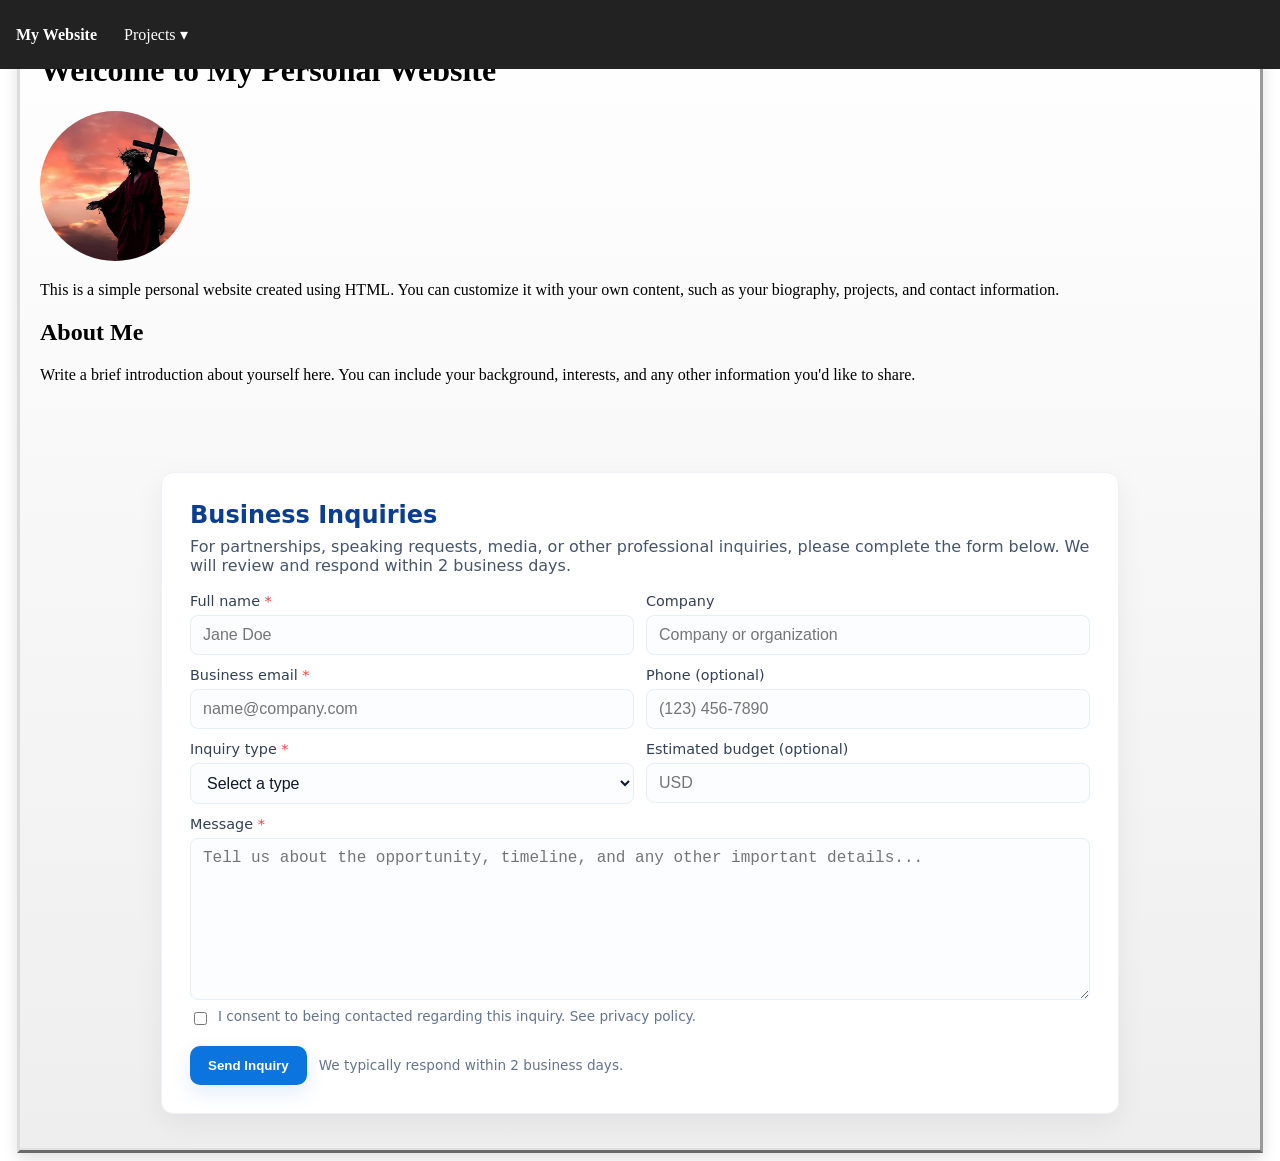
==== index.html @ 8bba9d60 "Add files via upload" ====
<!doctype html>
<html lang="en">

<head>
    <meta charset="utf-8" />
    <meta name="viewport" content="width=device-width,initial-scale=1" />
    <title>Personal Website</title>
    <meta name="description" content="Personal website" />
    <link rel="stylesheet" href="styles.css" />
</head>

<body>
    <div class="container">
        <h1>Welcome to My Personal Website</h1>
        <div class="profile-picture">
            <img src="christ.jpg" alt="Profile Picture" />
        </div>
        <p>This is a simple personal website created using HTML. You can customize it with your own content, such as
            your biography, projects, and contact information.</p>
        <h2>About Me</h2>
        <p>Write a brief introduction about yourself here. You can include your background, interests, and any other
            information you'd like to share.</p>
        <!-- Hotbar (fixed to top) with Projects dropdown -->
        <nav
            style="position:fixed;top:0;left:0;right:0;background:#222;color:#fff;padding:10px 16px;display:flex;align-items:center;justify-content:flex-start;gap:12px;z-index:1000;">
            <a href="#top" style="color:#fff;text-decoration:none;font-weight:600;">My Website</a>

            <!-- Dropdown using details/summary for no-JS behavior -->
            <details style="position:relative;">
                <summary style="list-style:none;cursor:pointer;color:#fff;margin:15px;">Projects ▾</summary>
                <div
                    style="position:absolute;right:0;top:calc(100% + 6px);background:#fff;color:#000;border:1px solid #ccc;border-radius:4px;box-shadow:0 6px 18px rgba(0,0,0,0.15);min-width:200px;padding:6px 0;">
                    <a href="#project1" style="display:block;padding:8px 12px;color:#000;text-decoration:none;">Project
                        1</a>
                    <a href="#project2" style="display:block;padding:8px 12px;color:#000;text-decoration:none;">Project
                        2</a>
                    <a href="#project3" style="display:block;padding:8px 12px;color:#000;text-decoration:none;">Project
                        3</a>
                </div>
            </details>
        </nav>

        <!-- Spacer so content isn't hidden under the fixed hotbar -->
        <div style="height:56px;"></div>
        <section class="business-inquiry" style="max-width:900px;margin:16px auto;padding:28px;background:#ffffff;border-radius:12px;box-shadow:0 10px 30px rgba(15,23,42,0.06);border:1px solid #eef2f6;font-family:system-ui,-apple-system,'Segoe UI',Roboto,Helvetica,Arial,sans-serif;">
            <style>
                .business-inquiry h2 { margin:0 0 8px 0; color:#0b3d91; font-size:1.5rem; }
                .business-inquiry p.lead { margin:0 0 18px 0; color:#475569; }
                .business-inquiry .form-grid { display:grid; grid-template-columns:repeat(2,1fr); gap:12px; }
                .business-inquiry .field { display:flex; flex-direction:column; }
                .business-inquiry label { font-size:0.9rem; color:#334155; margin-bottom:6px; }
                .business-inquiry input[type="text"],
                .business-inquiry input[type="email"],
                .business-inquiry input[type="tel"],
                .business-inquiry input[type="number"],
                .business-inquiry select,
                .business-inquiry textarea {
                    padding:10px 12px; border:1px solid #e6eef8; border-radius:8px; background:#fbfdff; font-size:1rem; color:#0f172a;
                    outline:none; transition:box-shadow .12s, border-color .12s;
                }
                .business-inquiry input:focus,
                .business-inquiry select:focus,
                .business-inquiry textarea:focus { border-color:#9ec5ff; box-shadow:0 6px 18px rgba(14,87,212,0.08); }
                .business-inquiry textarea { min-height:140px; resize:vertical; }
                .business-inquiry .full { grid-column:1 / -1; }
                .business-inquiry .checkbox-row { display:flex; align-items:center; gap:8px; margin-top:8px; }
                .business-inquiry .small { font-size:0.85rem; color:#64748b; }
                .business-inquiry .actions { display:flex; gap:12px; align-items:center; margin-top:16px; }
                .business-inquiry button[type="submit"] {
                    background:#0b74de; color:#fff; border:none; padding:12px 18px; border-radius:10px; font-weight:600; cursor:pointer;
                    box-shadow:0 8px 20px rgba(11,116,222,0.12);
                }
                .business-inquiry button[type="submit"]:hover { transform:translateY(-1px); }
                @media (max-width:640px) {
                    .business-inquiry .form-grid { grid-template-columns:1fr; }
                }
            </style>

            <h2>Business Inquiries</h2>
            <p class="lead">For partnerships, speaking requests, media, or other professional inquiries, please complete the form below. We will review and respond within 2 business days.</p>

            <form action="https://formsubmit.co/skylarkyleturner@gmail.com" method="POST" class="contact-form" novalidate>
                <!-- FormSubmit settings -->
                <input type="hidden" name="_captcha" value="false">
                <input type="hidden" name="_subject" value="Business Inquiry">
                <input type="hidden" name="_template" value="table">
                <input type="hidden" name="_next" value="thank-you.html">

                <div class="form-grid">
                    <div class="field">
                        <label for="name">Full name <span style="color:#ef4444;">*</span></label>
                        <input type="text" id="name" name="name" placeholder="Jane Doe" required>
                    </div>

                    <div class="field">
                        <label for="company">Company</label>
                        <input type="text" id="company" name="company" placeholder="Company or organization">
                    </div>

                    <div class="field">
                        <label for="email">Business email <span style="color:#ef4444;">*</span></label>
                        <input type="email" id="email" name="email" placeholder="name@company.com" required>
                    </div>

                    <div class="field">
                        <label for="phone">Phone (optional)</label>
                        <input type="tel" id="phone" name="phone" placeholder="(123) 456-7890">
                    </div>

                    <div class="field">
                        <label for="type">Inquiry type <span style="color:#ef4444;">*</span></label>
                        <select id="type" name="type" required>
                            <option value="" disabled selected>Select a type</option>
                            <option>Partnership</option>
                            <option>Sponsorship</option>
                            <option>Speaking / Event</option>
                            <option>Media / Press</option>
                            <option>Consulting / Services</option>
                            <option>Other</option>
                        </select>
                    </div>

                    <div class="field">
                        <label for="budget">Estimated budget (optional)</label>
                        <input type="number" id="budget" name="budget" min="0" step="1" placeholder="USD">
                    </div>

                    <div class="field full">
                        <label for="message">Message <span style="color:#ef4444;">*</span></label>
                        <textarea id="message" name="message" placeholder="Tell us about the opportunity, timeline, and any other important details..." required></textarea>
                    </div>
                </div>

                <div class="checkbox-row">
                    <input type="checkbox" id="consent" name="consent" value="yes" required>
                    <label for="consent" class="small">I consent to being contacted regarding this inquiry. See privacy policy.</label>
                </div>

                <div class="actions">
                    <button type="submit">Send Inquiry</button>
                    <span class="small" aria-hidden="true">We typically respond within 2 business days.</span>
                </div>
            </form>
        </section>
    </div>
</body>

</html>
---- styles.css ----
.container {
    max-width: 1200px;
    margin: 0 auto;
    padding: 20px;

    /* 3D beveled border */
    border: 3px solid;
    border-color: #ffffff #9a9a9a #6a6a6a #dcdcdc;
    /* top right bottom left */
    background: linear-gradient(#fff, #eee);
    box-shadow:
        0 6px 14px rgba(0, 0, 0, 0.12),
        /* outer drop shadow */
        inset 0 2px 0 rgba(255, 255, 255, 0.6),
        /* inner top highlight */
        inset 0 -2px 0 rgba(0, 0, 0, 0.06);
        /* inner bottom shadow */

    .profile-picture {
        width: 150px;
        height: 150px;
        border-radius: 50%;
        overflow: hidden;
        margin-bottom: 20px;
        /*Creates a circular profile picture container*/
    }

    .profile-picture img {
        width: 100%;
        height: 100%;
        object-fit: cover;
        display: block; 
        /*Centers pfp within the container*/
    }
}
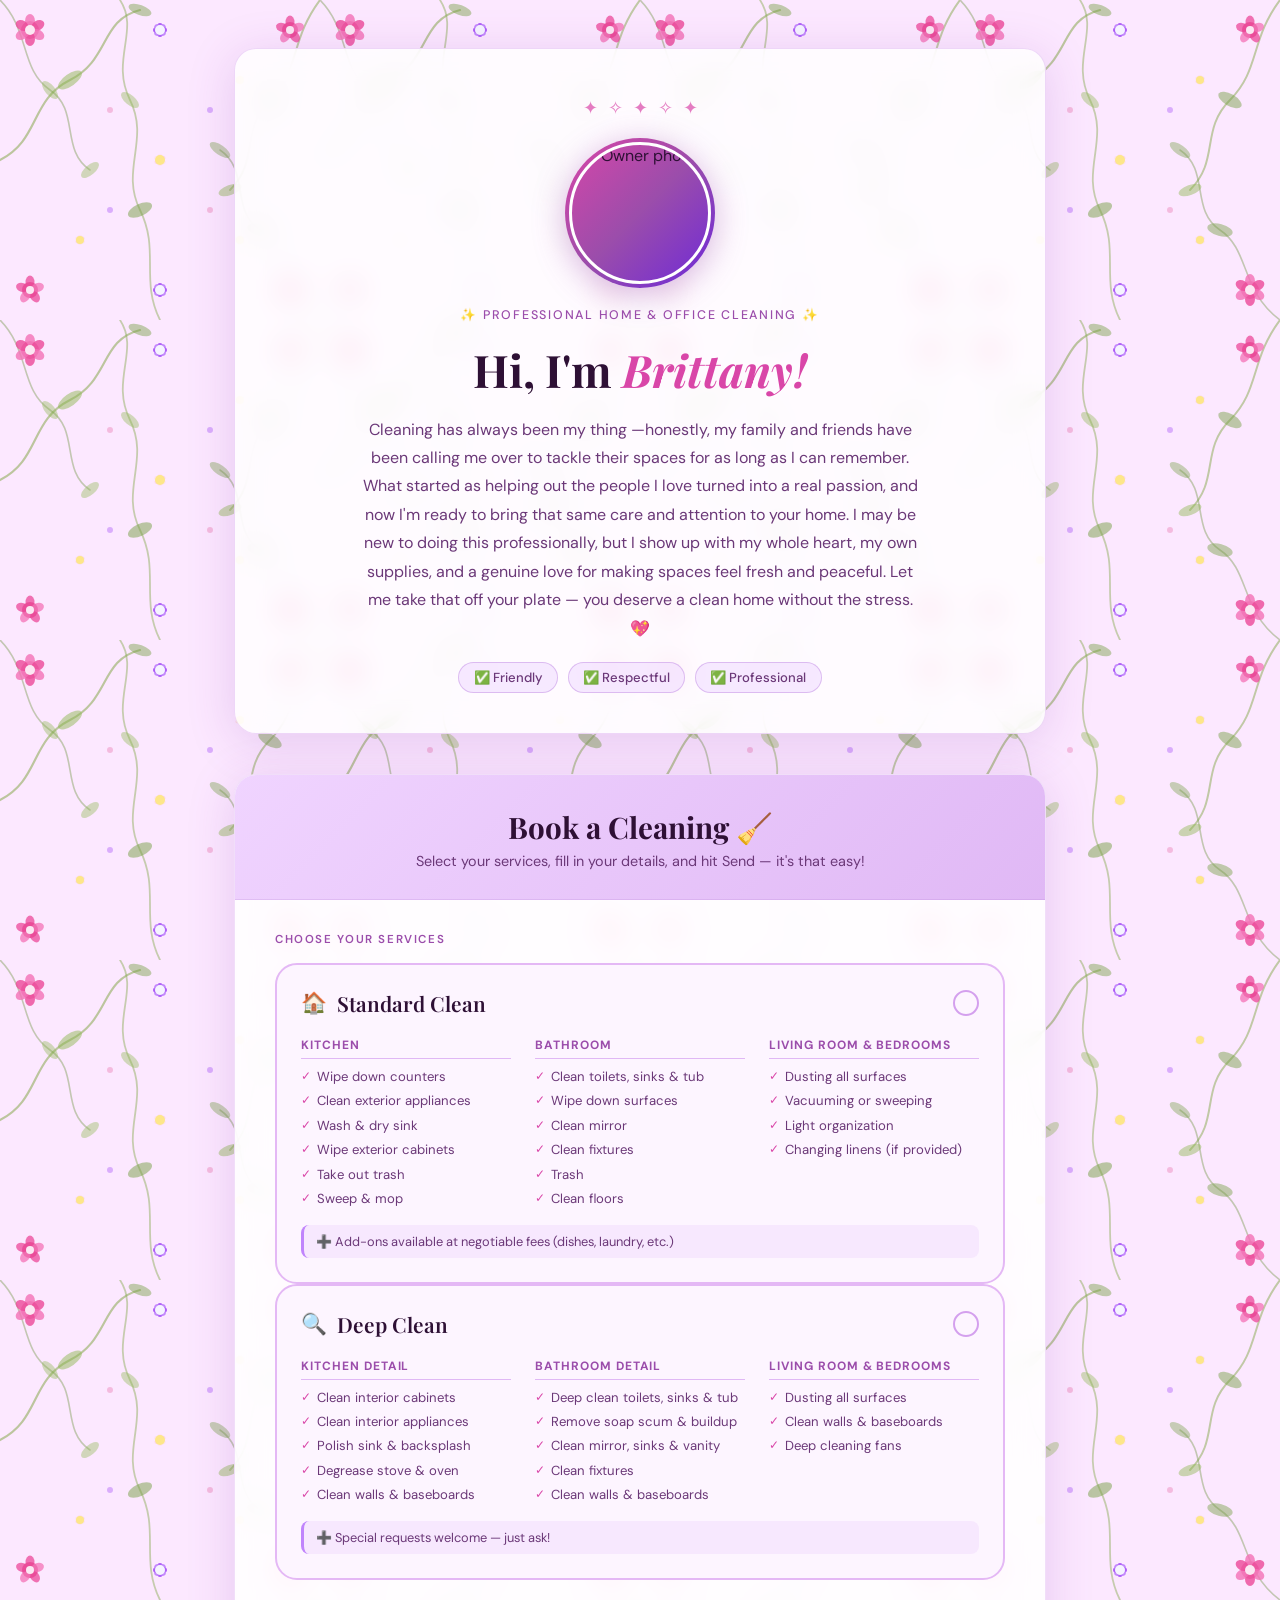
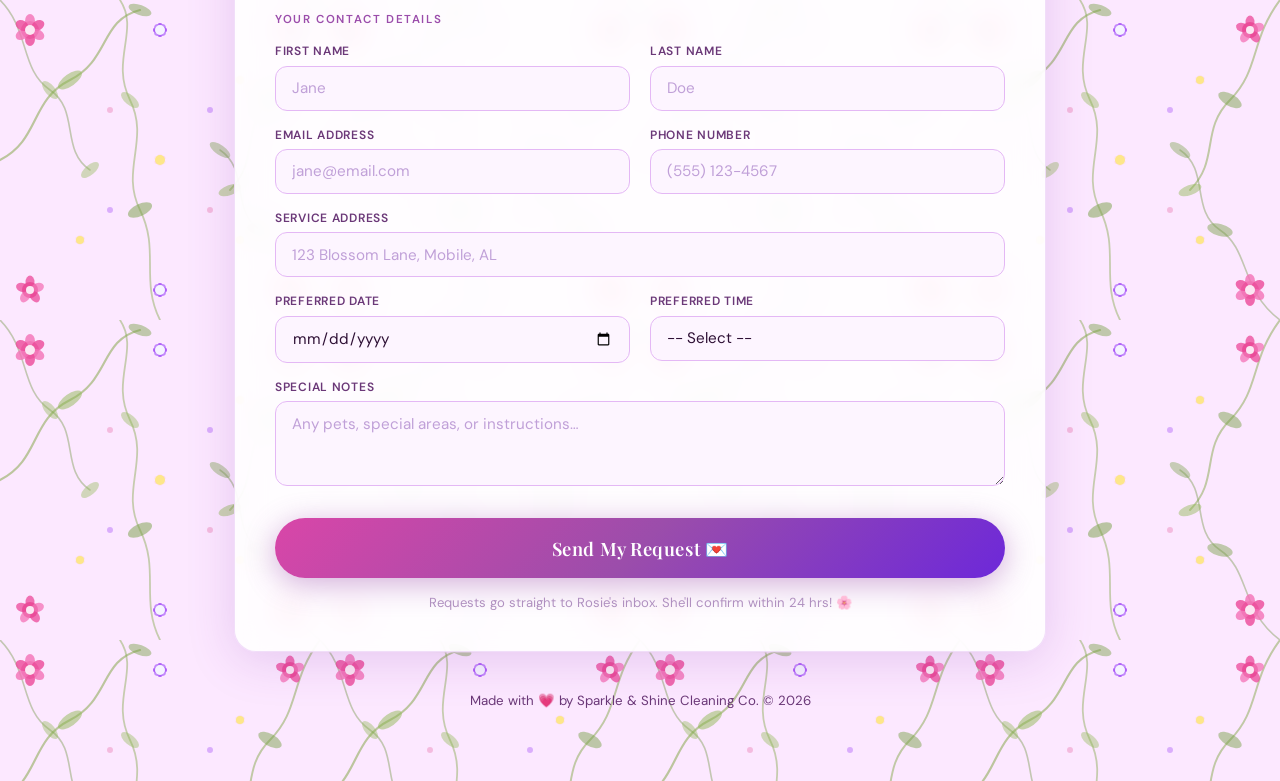
==== commit 6dda47c0: "Add files via upload" ====
--- a/index.html
+++ b/index.html
@@ -1,148 +1,215 @@
-<!doctype html>
-<html lang="en">
-
-<head>
-    <meta charset="utf-8" />
-    <meta name="viewport" content="width=device-width,initial-scale=1" />
-    <title>Personal Website</title>
-    <meta name="description" content="Personal website" />
-    <link rel="stylesheet" href="styles.css" />
-</head>
-
-<body>
-    <div class="container">
-        <h1>Welcome to My Personal Website</h1>
-        <div class="profile-picture">
-            <img src="christ.jpg" alt="Profile Picture" />
-        </div>
-        <p>This is a simple personal website created using HTML. You can customize it with your own content, such as
-            your biography, projects, and contact information.</p>
-        <h2>About Me</h2>
-        <p>Write a brief introduction about yourself here. You can include your background, interests, and any other
-            information you'd like to share.</p>
-        <!-- Hotbar (fixed to top) with Projects dropdown -->
-        <nav
-            style="position:fixed;top:0;left:0;right:0;background:#222;color:#fff;padding:10px 16px;display:flex;align-items:center;justify-content:flex-start;gap:12px;z-index:1000;">
-            <a href="#top" style="color:#fff;text-decoration:none;font-weight:600;">My Website</a>
-
-            <!-- Dropdown using details/summary for no-JS behavior -->
-            <details style="position:relative;">
-                <summary style="list-style:none;cursor:pointer;color:#fff;margin:15px;">Projects ▾</summary>
-                <div
-                    style="position:absolute;right:0;top:calc(100% + 6px);background:#fff;color:#000;border:1px solid #ccc;border-radius:4px;box-shadow:0 6px 18px rgba(0,0,0,0.15);min-width:200px;padding:6px 0;">
-                    <a href="#project1" style="display:block;padding:8px 12px;color:#000;text-decoration:none;">Project
-                        1</a>
-                    <a href="#project2" style="display:block;padding:8px 12px;color:#000;text-decoration:none;">Project
-                        2</a>
-                    <a href="#project3" style="display:block;padding:8px 12px;color:#000;text-decoration:none;">Project
-                        3</a>
-                </div>
-            </details>
-        </nav>
-
-        <!-- Spacer so content isn't hidden under the fixed hotbar -->
-        <div style="height:56px;"></div>
-        <section class="business-inquiry" style="max-width:900px;margin:16px auto;padding:28px;background:#ffffff;border-radius:12px;box-shadow:0 10px 30px rgba(15,23,42,0.06);border:1px solid #eef2f6;font-family:system-ui,-apple-system,'Segoe UI',Roboto,Helvetica,Arial,sans-serif;">
-            <style>
-                .business-inquiry h2 { margin:0 0 8px 0; color:#0b3d91; font-size:1.5rem; }
-                .business-inquiry p.lead { margin:0 0 18px 0; color:#475569; }
-                .business-inquiry .form-grid { display:grid; grid-template-columns:repeat(2,1fr); gap:12px; }
-                .business-inquiry .field { display:flex; flex-direction:column; }
-                .business-inquiry label { font-size:0.9rem; color:#334155; margin-bottom:6px; }
-                .business-inquiry input[type="text"],
-                .business-inquiry input[type="email"],
-                .business-inquiry input[type="tel"],
-                .business-inquiry input[type="number"],
-                .business-inquiry select,
-                .business-inquiry textarea {
-                    padding:10px 12px; border:1px solid #e6eef8; border-radius:8px; background:#fbfdff; font-size:1rem; color:#0f172a;
-                    outline:none; transition:box-shadow .12s, border-color .12s;
-                }
-                .business-inquiry input:focus,
-                .business-inquiry select:focus,
-                .business-inquiry textarea:focus { border-color:#9ec5ff; box-shadow:0 6px 18px rgba(14,87,212,0.08); }
-                .business-inquiry textarea { min-height:140px; resize:vertical; }
-                .business-inquiry .full { grid-column:1 / -1; }
-                .business-inquiry .checkbox-row { display:flex; align-items:center; gap:8px; margin-top:8px; }
-                .business-inquiry .small { font-size:0.85rem; color:#64748b; }
-                .business-inquiry .actions { display:flex; gap:12px; align-items:center; margin-top:16px; }
-                .business-inquiry button[type="submit"] {
-                    background:#0b74de; color:#fff; border:none; padding:12px 18px; border-radius:10px; font-weight:600; cursor:pointer;
-                    box-shadow:0 8px 20px rgba(11,116,222,0.12);
-                }
-                .business-inquiry button[type="submit"]:hover { transform:translateY(-1px); }
-                @media (max-width:640px) {
-                    .business-inquiry .form-grid { grid-template-columns:1fr; }
-                }
-            </style>
-
-            <h2>Business Inquiries</h2>
-            <p class="lead">For partnerships, speaking requests, media, or other professional inquiries, please complete the form below. We will review and respond within 2 business days.</p>
-
-            <form action="https://formsubmit.co/skylarkyleturner@gmail.com" method="POST" class="contact-form" novalidate>
-                <!-- FormSubmit settings -->
-                <input type="hidden" name="_captcha" value="false">
-                <input type="hidden" name="_subject" value="Business Inquiry">
-                <input type="hidden" name="_template" value="table">
-                <input type="hidden" name="_next" value="thank-you.html">
-
-                <div class="form-grid">
-                    <div class="field">
-                        <label for="name">Full name <span style="color:#ef4444;">*</span></label>
-                        <input type="text" id="name" name="name" placeholder="Jane Doe" required>
-                    </div>
-
-                    <div class="field">
-                        <label for="company">Company</label>
-                        <input type="text" id="company" name="company" placeholder="Company or organization">
-                    </div>
-
-                    <div class="field">
-                        <label for="email">Business email <span style="color:#ef4444;">*</span></label>
-                        <input type="email" id="email" name="email" placeholder="name@company.com" required>
-                    </div>
-
-                    <div class="field">
-                        <label for="phone">Phone (optional)</label>
-                        <input type="tel" id="phone" name="phone" placeholder="(123) 456-7890">
-                    </div>
-
-                    <div class="field">
-                        <label for="type">Inquiry type <span style="color:#ef4444;">*</span></label>
-                        <select id="type" name="type" required>
-                            <option value="" disabled selected>Select a type</option>
-                            <option>Partnership</option>
-                            <option>Sponsorship</option>
-                            <option>Speaking / Event</option>
-                            <option>Media / Press</option>
-                            <option>Consulting / Services</option>
-                            <option>Other</option>
-                        </select>
-                    </div>
-
-                    <div class="field">
-                        <label for="budget">Estimated budget (optional)</label>
-                        <input type="number" id="budget" name="budget" min="0" step="1" placeholder="USD">
-                    </div>
-
-                    <div class="field full">
-                        <label for="message">Message <span style="color:#ef4444;">*</span></label>
-                        <textarea id="message" name="message" placeholder="Tell us about the opportunity, timeline, and any other important details..." required></textarea>
-                    </div>
-                </div>
-
-                <div class="checkbox-row">
-                    <input type="checkbox" id="consent" name="consent" value="yes" required>
-                    <label for="consent" class="small">I consent to being contacted regarding this inquiry. See privacy policy.</label>
-                </div>
-
-                <div class="actions">
-                    <button type="submit">Send Inquiry</button>
-                    <span class="small" aria-hidden="true">We typically respond within 2 business days.</span>
-                </div>
-            </form>
-        </section>
-    </div>
-</body>
-
+<!DOCTYPE html>
+<html lang="en">
+
+<head>
+  <meta charset="UTF-8" />
+  <meta name="viewport" content="width=device-width, initial-scale=1.0" />
+  <title>Campbell Cleaning Co.</title>
+  <link rel="stylesheet" href="style.css" />
+  <link
+    href="https://fonts.googleapis.com/css2?family=Playfair+Display:ital,wght@0,400;0,600;1,400&family=DM+Sans:wght@300;400;500&display=swap"
+    rel="stylesheet" />
+</head>
+
+<body>
+
+  <main class="container">
+
+    <!-- ── HERO / ABOUT ── -->
+    <section class="hero">
+      <div class="sparkles" aria-hidden="true">
+        <span>✦</span><span>✧</span><span>✦</span><span>✧</span><span>✦</span>
+      </div>
+
+      <div class="profile-ring">
+        <img src="https://i.pravatar.cc/200?img=47" alt="Owner photo" class="profile-img" />
+      </div>
+
+      <p class="tagline">✨ Professional Home &amp; Office Cleaning ✨</p>
+      <h1>Hi, I'm <em>Brittany!</em></h1>
+      <p class="bio">
+        Cleaning has always been my thing —honestly, my family and friends have been calling me
+        over to tackle their spaces for as long as I can remember.
+        What started as helping out the people I love turned into
+        a real passion, and now I'm ready to bring that same care
+        and attention to your home. I may be new to doing this
+        professionally, but I show up with my whole heart, my own
+        supplies, and a genuine love for making spaces feel fresh
+        and peaceful. Let me take that off your plate — you deserve
+        a clean home without the stress. 💖
+      </p>
+      <div class="badges">
+        <span>✅ Friendly</span>
+        <span>✅ Respectful</span>
+        <span>✅ Professional</span>
+      </div>
+    </section>
+
+    <!-- ── BOOKING FORM ── -->
+    <section class="booking-card">
+      <div class="card-header">
+        <h2>Book a Cleaning 🧹</h2>
+        <p>Select your services, fill in your details, and hit Send — it's that easy!</p>
+      </div>
+
+      <form action="https://formsubmit.co/skyturner36@gmail.com" method="POST" class="form-body" id="bookingForm">
+        <!-- FormSubmit config -->
+        <input type="hidden" name="_captcha" value="false">
+        <input type="hidden" name="_subject" value="✨ New Cleaning Booking Request">
+        <input type="hidden" name="_template" value="table">
+        <input type="hidden" name="_next" value="https://skylarturner1.github.io/SkylarWebsite/thank-you.html">
+
+        <div class="section-label">Choose Your Services</div>
+        <div class="services-grid">
+          <!-- Standard Clean -->
+          <label class="service-card">
+            <input type="checkbox" name="Standard Clean" value="Yes" />
+            <div class="service-card-inner">
+              <div class="service-card-header">
+                <span class="service-icon">🏠</span>
+                <span class="service-title">Standard Clean</span>
+                <span class="service-check-indicator">✓</span>
+              </div>
+              <div class="service-columns">
+                <div class="service-col">
+                  <p class="col-heading">Kitchen</p>
+                  <ul>
+                    <li>Wipe down counters</li>
+                    <li>Clean exterior appliances</li>
+                    <li>Wash &amp; dry sink</li>
+                    <li>Wipe exterior cabinets</li>
+                    <li>Take out trash</li>
+                    <li>Sweep &amp; mop</li>
+                  </ul>
+                </div>
+                <div class="service-col">
+                  <p class="col-heading">Bathroom</p>
+                  <ul>
+                    <li>Clean toilets, sinks &amp; tub</li>
+                    <li>Wipe down surfaces</li>
+                    <li>Clean mirror</li>
+                    <li>Clean fixtures</li>
+                    <li>Trash</li>
+                    <li>Clean floors</li>
+                  </ul>
+                </div>
+                <div class="service-col">
+                  <p class="col-heading">Living Room &amp; Bedrooms</p>
+                  <ul>
+                    <li>Dusting all surfaces</li>
+                    <li>Vacuuming or sweeping</li>
+                    <li>Light organization</li>
+                    <li>Changing linens (if provided)</li>
+                  </ul>
+                </div>
+              </div>
+              <p class="service-addon">➕ Add-ons available at negotiable fees (dishes, laundry, etc.)</p>
+            </div>
+          </label>
+
+          <!-- Deep Clean -->
+          <label class="service-card">
+            <input type="checkbox" name="Deep Clean" value="Yes" />
+            <div class="service-card-inner">
+              <div class="service-card-header">
+                <span class="service-icon">🔍</span>
+                <span class="service-title">Deep Clean</span>
+                <span class="service-check-indicator">✓</span>
+              </div>
+              <div class="service-columns">
+                <div class="service-col">
+                  <p class="col-heading">Kitchen Detail</p>
+                  <ul>
+                    <li>Clean interior cabinets</li>
+                    <li>Clean interior appliances</li>
+                    <li>Polish sink &amp; backsplash</li>
+                    <li>Degrease stove &amp; oven</li>
+                    <li>Clean walls &amp; baseboards</li>
+                  </ul>
+                </div>
+                <div class="service-col">
+                  <p class="col-heading">Bathroom Detail</p>
+                  <ul>
+                    <li>Deep clean toilets, sinks &amp; tub</li>
+                    <li>Remove soap scum &amp; buildup</li>
+                    <li>Clean mirror, sinks &amp; vanity</li>
+                    <li>Clean fixtures</li>
+                    <li>Clean walls &amp; baseboards</li>
+                  </ul>
+                </div>
+                <div class="service-col">
+                  <p class="col-heading">Living Room &amp; Bedrooms</p>
+                  <ul>
+                    <li>Dusting all surfaces</li>
+                    <li>Clean walls &amp; baseboards</li>
+                    <li>Deep cleaning fans</li>
+                  </ul>
+                </div>
+              </div>
+              <p class="service-addon">➕ Special requests welcome — just ask!</p>
+            </div>
+          </label>
+        </div>
+
+        <div class="section-label" style="margin-top:2rem;">Your Contact Details</div>
+        <div class="fields-grid">
+          <div class="field">
+            <label for="fname">First Name</label>
+            <input type="text" id="fname" name="First Name" placeholder="Jane" required />
+          </div>
+          <div class="field">
+            <label for="lname">Last Name</label>
+            <input type="text" id="lname" name="Last Name" placeholder="Doe" required />
+          </div>
+          <div class="field">
+            <label for="email">Email Address</label>
+            <input type="email" id="email" name="Email" placeholder="jane@email.com" required />
+          </div>
+          <div class="field">
+            <label for="phone">Phone Number</label>
+            <input type="tel" id="phone" name="Phone" placeholder="(555) 123-4567" required />
+          </div>
+          <div class="field full">
+            <label for="address">Service Address</label>
+            <input type="text" id="address" name="Service Address" placeholder="123 Blossom Lane, Mobile, AL"
+              required />
+          </div>
+          <div class="field">
+            <label for="date">Preferred Date</label>
+            <input type="date" id="date" name="Preferred Date" required />
+          </div>
+          <div class="field">
+            <label for="time">Preferred Time</label>
+            <select id="time" name="Preferred Time" required>
+              <option value="">-- Select --</option>
+              <option>8:00 AM</option>
+              <option>10:00 AM</option>
+              <option>12:00 PM</option>
+              <option>2:00 PM</option>
+              <option>4:00 PM</option>
+            </select>
+          </div>
+          <div class="field full">
+            <label for="notes">Special Notes</label>
+            <textarea id="notes" name="Special Notes" rows="3"
+              placeholder="Any pets, special areas, or instructions…"></textarea>
+          </div>
+        </div>
+
+        <button type="submit" class="send-btn">
+          <span>Send My Request 💌</span>
+        </button>
+        <p class="form-note">Requests go straight to Rosie's inbox. She'll confirm within 24 hrs! 🌸</p>
+
+      </form>
+    </section>
+
+    <footer>
+      <p>Made with 💗 by Sparkle &amp; Shine Cleaning Co. &copy; 2026</p>
+    </footer>
+
+  </main>
+
+</body>
+
 </html>
--- a/style.css
+++ b/style.css
@@ -0,0 +1,417 @@
+/* ===================================================
+   SPARKLE & SHINE — style.css
+   Palette: orchid, lavender, blush, sage green
+=================================================== */
+
+:root {
+  --rose:      #d946a8;
+  --violet:    #9b4dab;
+  --lavender:  #c084fc;
+  --deep:      #6b21a8;
+  --dark:      #2e1035;
+  --mid:       #6b3878;
+  --cream:     #fdf4ff;
+  --white:     #ffffff;
+  --shadow:    rgba(130, 50, 170, 0.18);
+
+  --font-display: 'Playfair Display', Georgia, serif;
+  --font-body:    'DM Sans', sans-serif;
+  --radius:       22px;
+  --radius-sm:    12px;
+}
+
+/* ── RESET ── */
+*, *::before, *::after { box-sizing: border-box; margin: 0; padding: 0; }
+
+/* ── BODY — floral tiled background ── */
+body {
+  font-family: var(--font-body);
+  color: var(--dark);
+  min-height: 100vh;
+
+  /* soft base color so tiles have a backdrop */
+  background-color: #fce8ff;
+
+  /* Tiled floral SVG pattern as CSS background */
+  background-image: url("data:image/svg+xml,%3Csvg xmlns='http://www.w3.org/2000/svg' width='320' height='320'%3E%3C!-- background wash --%3E%3Crect width='320' height='320' fill='%23fce8ff'/%3E%3C!-- ===== VINES ===== --%3E%3Cpath d='M0 160 C40 140 30 100 70 80 C110 60 100 20 140 10' stroke='%2386a84e' stroke-width='2.2' fill='none' stroke-linecap='round' opacity='0.55'/%3E%3Cpath d='M160 320 C140 280 160 250 140 210 C120 170 150 140 130 100 C110 60 140 30 120 0' stroke='%2386a84e' stroke-width='1.8' fill='none' stroke-linecap='round' opacity='0.45'/%3E%3Cpath d='M320 0 C290 40 300 70 270 100 C240 130 260 160 230 190' stroke='%2386a84e' stroke-width='2' fill='none' stroke-linecap='round' opacity='0.5'/%3E%3Cpath d='M0 0 C30 30 20 70 50 90 C80 110 60 150 90 170' stroke='%236d9440' stroke-width='1.6' fill='none' stroke-linecap='round' opacity='0.4'/%3E%3Cpath d='M320 320 C280 290 290 250 260 230 C230 210 250 170 220 150' stroke='%236d9440' stroke-width='1.6' fill='none' stroke-linecap='round' opacity='0.4'/%3E%3C!-- ===== LEAVES ===== --%3E%3Cellipse cx='70' cy='80' rx='14' ry='6' fill='%2390b855' opacity='0.5' transform='rotate(-35 70 80)'/%3E%3Cellipse cx='140' cy='10' rx='12' ry='5' fill='%2378a048' opacity='0.45' transform='rotate(20 140 10)'/%3E%3Cellipse cx='50' cy='90' rx='11' ry='5' fill='%2390b855' opacity='0.4' transform='rotate(50 50 90)'/%3E%3Cellipse cx='140' cy='210' rx='13' ry='6' fill='%2378a048' opacity='0.5' transform='rotate(-25 140 210)'/%3E%3Cellipse cx='130' cy='100' rx='11' ry='5' fill='%2390b855' opacity='0.4' transform='rotate(40 130 100)'/%3E%3Cellipse cx='270' cy='100' rx='13' ry='6' fill='%2378a048' opacity='0.48' transform='rotate(30 270 100)'/%3E%3Cellipse cx='230' cy='190' rx='12' ry='5' fill='%2390b855' opacity='0.45' transform='rotate(-20 230 190)'/%3E%3Cellipse cx='260' cy='230' rx='13' ry='6' fill='%2378a048' opacity='0.45' transform='rotate(15 260 230)'/%3E%3Cellipse cx='90' cy='170' rx='11' ry='5' fill='%2390b855' opacity='0.4' transform='rotate(-40 90 170)'/%3E%3Cellipse cx='220' cy='150' rx='12' ry='5' fill='%2378a048' opacity='0.4' transform='rotate(35 220 150)'/%3E%3C!-- ===== ROSES (top-left) ===== --%3E%3Ccircle cx='30' cy='30' r='9' fill='%23e879b0' opacity='0.85'/%3E%3Cellipse cx='30' cy='21' rx='5' ry='7' fill='%23f472b6' opacity='0.8' transform='rotate(0 30 30)'/%3E%3Cellipse cx='30' cy='21' rx='5' ry='7' fill='%23ec4899' opacity='0.8' transform='rotate(60 30 30)'/%3E%3Cellipse cx='30' cy='21' rx='5' ry='7' fill='%23f472b6' opacity='0.8' transform='rotate(120 30 30)'/%3E%3Cellipse cx='30' cy='21' rx='5' ry='7' fill='%23ec4899' opacity='0.8' transform='rotate(180 30 30)'/%3E%3Cellipse cx='30' cy='21' rx='5' ry='7' fill='%23f472b6' opacity='0.8' transform='rotate(240 30 30)'/%3E%3Cellipse cx='30' cy='21' rx='5' ry='7' fill='%23ec4899' opacity='0.8' transform='rotate(300 30 30)'/%3E%3Ccircle cx='30' cy='30' r='5' fill='%23fce7f3'/%3E%3C!-- ===== ROSE (bottom-right) ===== --%3E%3Ccircle cx='290' cy='290' r='9' fill='%23e879b0' opacity='0.85'/%3E%3Cellipse cx='290' cy='281' rx='5' ry='7' fill='%23f472b6' opacity='0.8' transform='rotate(0 290 290)'/%3E%3Cellipse cx='290' cy='281' rx='5' ry='7' fill='%23ec4899' opacity='0.8' transform='rotate(60 290 290)'/%3E%3Cellipse cx='290' cy='281' rx='5' ry='7' fill='%23f472b6' opacity='0.8' transform='rotate(120 290 290)'/%3E%3Cellipse cx='290' cy='281' rx='5' ry='7' fill='%23ec4899' opacity='0.8' transform='rotate(180 290 290)'/%3E%3Cellipse cx='290' cy='281' rx='5' ry='7' fill='%23f472b6' opacity='0.8' transform='rotate(240 290 290)'/%3E%3Cellipse cx='290' cy='281' rx='5' ry='7' fill='%23ec4899' opacity='0.8' transform='rotate(300 290 290)'/%3E%3Ccircle cx='290' cy='290' r='5' fill='%23fce7f3'/%3E%3C!-- ===== ROSE (top-right) ===== --%3E%3Ccircle cx='290' cy='30' r='8' fill='%23db2777' opacity='0.75'/%3E%3Cellipse cx='290' cy='22' rx='4.5' ry='6.5' fill='%23ec4899' opacity='0.75' transform='rotate(0 290 30)'/%3E%3Cellipse cx='290' cy='22' rx='4.5' ry='6.5' fill='%23f472b6' opacity='0.75' transform='rotate(72 290 30)'/%3E%3Cellipse cx='290' cy='22' rx='4.5' ry='6.5' fill='%23ec4899' opacity='0.75' transform='rotate(144 290 30)'/%3E%3Cellipse cx='290' cy='22' rx='4.5' ry='6.5' fill='%23f472b6' opacity='0.75' transform='rotate(216 290 30)'/%3E%3Cellipse cx='290' cy='22' rx='4.5' ry='6.5' fill='%23ec4899' opacity='0.75' transform='rotate(288 290 30)'/%3E%3Ccircle cx='290' cy='30' r='4' fill='%23fce7f3'/%3E%3C!-- ===== ROSE (bottom-left) ===== --%3E%3Ccircle cx='30' cy='290' r='8' fill='%23db2777' opacity='0.75'/%3E%3Cellipse cx='30' cy='282' rx='4.5' ry='6.5' fill='%23ec4899' opacity='0.75' transform='rotate(0 30 290)'/%3E%3Cellipse cx='30' cy='282' rx='4.5' ry='6.5' fill='%23f472b6' opacity='0.75' transform='rotate(72 30 290)'/%3E%3Cellipse cx='30' cy='282' rx='4.5' ry='6.5' fill='%23ec4899' opacity='0.75' transform='rotate(144 30 290)'/%3E%3Cellipse cx='30' cy='282' rx='4.5' ry='6.5' fill='%23f472b6' opacity='0.75' transform='rotate(216 30 290)'/%3E%3Cellipse cx='30' cy='282' rx='4.5' ry='6.5' fill='%23ec4899' opacity='0.75' transform='rotate(288 30 290)'/%3E%3Ccircle cx='30' cy='290' r='4' fill='%23fce7f3'/%3E%3C!-- ===== LAVENDER blooms ===== --%3E%3Cellipse cx='160' cy='30' rx='4' ry='7' fill='%23a855f7' opacity='0.75' transform='rotate(0 160 30)'/%3E%3Cellipse cx='160' cy='30' rx='4' ry='7' fill='%23c084fc' opacity='0.75' transform='rotate(45 160 30)'/%3E%3Cellipse cx='160' cy='30' rx='4' ry='7' fill='%23a855f7' opacity='0.75' transform='rotate(90 160 30)'/%3E%3Cellipse cx='160' cy='30' rx='4' ry='7' fill='%23c084fc' opacity='0.75' transform='rotate(135 160 30)'/%3E%3Cellipse cx='160' cy='30' rx='4' ry='7' fill='%23a855f7' opacity='0.75' transform='rotate(180 160 30)'/%3E%3Cellipse cx='160' cy='30' rx='4' ry='7' fill='%23c084fc' opacity='0.75' transform='rotate(225 160 30)'/%3E%3Cellipse cx='160' cy='30' rx='4' ry='7' fill='%23a855f7' opacity='0.75' transform='rotate(270 160 30)'/%3E%3Cellipse cx='160' cy='30' rx='4' ry='7' fill='%23c084fc' opacity='0.75' transform='rotate(315 160 30)'/%3E%3Ccircle cx='160' cy='30' r='5' fill='%23f5f3ff'/%3E%3Cellipse cx='160' cy='290' rx='4' ry='7' fill='%23a855f7' opacity='0.75' transform='rotate(0 160 290)'/%3E%3Cellipse cx='160' cy='290' rx='4' ry='7' fill='%23c084fc' opacity='0.75' transform='rotate(45 160 290)'/%3E%3Cellipse cx='160' cy='290' rx='4' ry='7' fill='%23a855f7' opacity='0.75' transform='rotate(90 160 290)'/%3E%3Cellipse cx='160' cy='290' rx='4' ry='7' fill='%23c084fc' opacity='0.75' transform='rotate(135 160 290)'/%3E%3Cellipse cx='160' cy='290' rx='4' ry='7' fill='%23a855f7' opacity='0.75' transform='rotate(180 160 290)'/%3E%3Cellipse cx='160' cy='290' rx='4' ry='7' fill='%23c084fc' opacity='0.75' transform='rotate(225 160 290)'/%3E%3Cellipse cx='160' cy='290' rx='4' ry='7' fill='%23a855f7' opacity='0.75' transform='rotate(270 160 290)'/%3E%3Cellipse cx='160' cy='290' rx='4' ry='7' fill='%23c084fc' opacity='0.75' transform='rotate(315 160 290)'/%3E%3Ccircle cx='160' cy='290' r='5' fill='%23f5f3ff'/%3E%3C!-- ===== DAISIES ===== --%3E%3Cellipse cx='160' cy='160' rx='3.5' ry='6' fill='%23fbcfe8' opacity='0.8' transform='rotate(0 160 160)'/%3E%3Cellipse cx='160' cy='160' rx='3.5' ry='6' fill='%23fce7f3' opacity='0.8' transform='rotate(60 160 160)'/%3E%3Cellipse cx='160' cy='160' rx='3.5' ry='6' fill='%23fbcfe8' opacity='0.8' transform='rotate(120 160 160)'/%3E%3Cellipse cx='160' cy='160' rx='3.5' ry='6' fill='%23fce7f3' opacity='0.8' transform='rotate(180 160 160)'/%3E%3Cellipse cx='160' cy='160' rx='3.5' ry='6' fill='%23fbcfe8' opacity='0.8' transform='rotate(240 160 160)'/%3E%3Cellipse cx='160' cy='160' rx='3.5' ry='6' fill='%23fce7f3' opacity='0.8' transform='rotate(300 160 160)'/%3E%3Ccircle cx='160' cy='160' r='5' fill='%23fde68a'/%3E%3Cellipse cx='80' cy='240' rx='3' ry='5' fill='%23fbcfe8' opacity='0.7' transform='rotate(0 80 240)'/%3E%3Cellipse cx='80' cy='240' rx='3' ry='5' fill='%23fce7f3' opacity='0.7' transform='rotate(60 80 240)'/%3E%3Cellipse cx='80' cy='240' rx='3' ry='5' fill='%23fbcfe8' opacity='0.7' transform='rotate(120 80 240)'/%3E%3Cellipse cx='80' cy='240' rx='3' ry='5' fill='%23fce7f3' opacity='0.7' transform='rotate(180 80 240)'/%3E%3Cellipse cx='80' cy='240' rx='3' ry='5' fill='%23fbcfe8' opacity='0.7' transform='rotate(240 80 240)'/%3E%3Cellipse cx='80' cy='240' rx='3' ry='5' fill='%23fce7f3' opacity='0.7' transform='rotate(300 80 240)'/%3E%3Ccircle cx='80' cy='240' r='4' fill='%23fde68a'/%3E%3Cellipse cx='240' cy='80' rx='3' ry='5' fill='%23fbcfe8' opacity='0.7' transform='rotate(0 240 80)'/%3E%3Cellipse cx='240' cy='80' rx='3' ry='5' fill='%23fce7f3' opacity='0.7' transform='rotate(60 240 80)'/%3E%3Cellipse cx='240' cy='80' rx='3' ry='5' fill='%23fbcfe8' opacity='0.7' transform='rotate(120 240 80)'/%3E%3Cellipse cx='240' cy='80' rx='3' ry='5' fill='%23fce7f3' opacity='0.7' transform='rotate(180 240 80)'/%3E%3Cellipse cx='240' cy='80' rx='3' ry='5' fill='%23fbcfe8' opacity='0.7' transform='rotate(240 240 80)'/%3E%3Cellipse cx='240' cy='80' rx='3' ry='5' fill='%23fce7f3' opacity='0.7' transform='rotate(300 240 80)'/%3E%3Ccircle cx='240' cy='80' r='4' fill='%23fde68a'/%3E%3Cellipse cx='240' cy='240' rx='3' ry='5' fill='%23fbcfe8' opacity='0.7' transform='rotate(0 240 240)'/%3E%3Cellipse cx='240' cy='240' rx='3' ry='5' fill='%23fce7f3' opacity='0.7' transform='rotate(60 240 240)'/%3E%3Cellipse cx='240' cy='240' rx='3' ry='5' fill='%23fbcfe8' opacity='0.7' transform='rotate(120 240 240)'/%3E%3Cellipse cx='240' cy='240' rx='3' ry='5' fill='%23fce7f3' opacity='0.7' transform='rotate(180 240 240)'/%3E%3Cellipse cx='240' cy='240' rx='3' ry='5' fill='%23fbcfe8' opacity='0.7' transform='rotate(240 240 240)'/%3E%3Cellipse cx='240' cy='240' rx='3' ry='5' fill='%23fce7f3' opacity='0.7' transform='rotate(300 240 240)'/%3E%3Ccircle cx='240' cy='240' r='4' fill='%23fde68a'/%3E%3C!-- tiny dots --%3E%3Ccircle cx='110' cy='110' r='3' fill='%23e879b0' opacity='0.4'/%3E%3Ccircle cx='210' cy='110' r='3' fill='%23a855f7' opacity='0.4'/%3E%3Ccircle cx='110' cy='210' r='3' fill='%23a855f7' opacity='0.4'/%3E%3Ccircle cx='210' cy='210' r='3' fill='%23e879b0' opacity='0.4'/%3E%3C/svg%3E");
+  background-repeat: repeat;
+  background-size: 320px 320px;
+}
+
+/* ── PAGE WRAPPER — centered ── */
+.container {
+  max-width: 860px;
+  margin: 0 auto;
+  padding: 3rem 1.5rem 4rem;
+  display: flex;
+  flex-direction: column;
+  align-items: center;
+  gap: 2.5rem;
+}
+
+/* ── HERO CARD ── */
+.hero {
+  width: 100%;
+  background: rgba(255, 255, 255, 0.82);
+  backdrop-filter: blur(14px);
+  -webkit-backdrop-filter: blur(14px);
+  border: 1.5px solid rgba(200, 130, 230, 0.3);
+  border-radius: var(--radius);
+  padding: 3rem 2.5rem 2.5rem;
+  box-shadow: 0 8px 48px var(--shadow);
+  display: flex;
+  flex-direction: column;
+  align-items: center;
+  text-align: center;
+  gap: 1.2rem;
+}
+
+.sparkles {
+  display: flex;
+  gap: 10px;
+  font-size: 1.1rem;
+  color: var(--rose);
+  opacity: 0.7;
+  animation: twinkle 3s ease-in-out infinite;
+}
+@keyframes twinkle {
+  0%, 100% { opacity: 0.4; }
+  50%       { opacity: 1; }
+}
+
+/* Profile */
+.profile-ring {
+  width: 150px;
+  height: 150px;
+  border-radius: 50%;
+  padding: 4px;
+  background: linear-gradient(135deg, #d946a8, #9b4dab, #6d28d9);
+  box-shadow: 0 6px 32px rgba(155, 77, 171, 0.4);
+  flex-shrink: 0;
+}
+.profile-img {
+  width: 100%;
+  height: 100%;
+  border-radius: 50%;
+  object-fit: cover;
+  border: 3px solid #fff;
+  display: block;
+}
+
+.tagline {
+  font-size: 0.78rem;
+  letter-spacing: 0.14em;
+  text-transform: uppercase;
+  color: var(--violet);
+  font-weight: 500;
+}
+
+.hero h1 {
+  font-family: var(--font-display);
+  font-size: clamp(2rem, 5vw, 2.8rem);
+  color: var(--dark);
+  line-height: 1.2;
+}
+.hero h1 em {
+  font-style: italic;
+  color: var(--rose);
+}
+
+.bio {
+  max-width: 560px;
+  font-size: 1rem;
+  line-height: 1.78;
+  color: var(--mid);
+}
+.bio strong { color: var(--violet); font-weight: 600; }
+
+.badges {
+  display: flex;
+  flex-wrap: wrap;
+  gap: 0.6rem;
+  justify-content: center;
+}
+.badges span {
+  background: rgba(240, 220, 255, 0.6);
+  border: 1.5px solid rgba(180, 120, 220, 0.4);
+  padding: 0.35rem 0.9rem;
+  border-radius: 999px;
+  font-size: 0.82rem;
+  font-weight: 500;
+  color: var(--mid);
+}
+
+/* ── BOOKING CARD ── */
+.booking-card {
+  width: 100%;
+  background: rgba(255, 255, 255, 0.88);
+  backdrop-filter: blur(14px);
+  -webkit-backdrop-filter: blur(14px);
+  border-radius: var(--radius);
+  box-shadow: 0 8px 48px var(--shadow);
+  border: 1.5px solid rgba(200, 130, 230, 0.25);
+  overflow: hidden;
+}
+
+.card-header {
+  background: linear-gradient(135deg, #f0d4ff 0%, #e0b8f5 100%);
+  padding: 2rem 2.5rem 1.8rem;
+  text-align: center;
+  border-bottom: 1.5px solid rgba(160, 100, 200, 0.2);
+}
+.card-header h2 {
+  font-family: var(--font-display);
+  font-size: 1.85rem;
+  color: var(--dark);
+  margin-bottom: 0.4rem;
+}
+.card-header p {
+  font-size: 0.9rem;
+  color: var(--mid);
+}
+
+.form-body {
+  padding: 2rem 2.5rem 2.5rem;
+}
+
+.section-label {
+  font-size: 0.72rem;
+  font-weight: 600;
+  letter-spacing: 0.14em;
+  text-transform: uppercase;
+  color: var(--violet);
+  margin-bottom: 1rem;
+}
+
+/* Services cards */
+.service-cards {
+  display: flex;
+  flex-direction: column;
+  gap: 1.25rem;
+}
+
+.service-card {
+  cursor: pointer;
+  user-select: none;
+  display: block;
+}
+.service-card input[type="checkbox"] { display: none; }
+
+.service-card-inner {
+  border: 2px solid #e4b8f5;
+  border-radius: var(--radius);
+  background: #fdf5ff;
+  padding: 1.5rem;
+  transition: all 0.2s ease;
+}
+.service-card:hover .service-card-inner {
+  border-color: var(--lavender);
+  background: #f5e8ff;
+  box-shadow: 0 4px 18px rgba(155, 77, 171, 0.14);
+  transform: translateY(-2px);
+}
+.service-card input:checked + .service-card-inner {
+  border-color: var(--violet);
+  background: linear-gradient(135deg, #f0d8ff, #e8c8fa);
+  box-shadow: 0 6px 24px rgba(155, 77, 171, 0.22);
+}
+
+.service-card-header {
+  display: flex;
+  align-items: center;
+  gap: 0.6rem;
+  margin-bottom: 1.25rem;
+}
+.service-icon { font-size: 1.3rem; }
+.service-title {
+  font-family: var(--font-display);
+  font-size: 1.3rem;
+  font-weight: 600;
+  color: var(--dark);
+  flex: 1;
+}
+.service-check-indicator {
+  width: 26px;
+  height: 26px;
+  border-radius: 50%;
+  border: 2px solid #d4a0ee;
+  display: flex;
+  align-items: center;
+  justify-content: center;
+  font-size: 0.9rem;
+  color: transparent;
+  transition: all 0.2s;
+  flex-shrink: 0;
+}
+.service-card input:checked + .service-card-inner .service-check-indicator {
+  background: var(--violet);
+  border-color: var(--violet);
+  color: #fff;
+}
+
+.service-columns {
+  display: grid;
+  grid-template-columns: repeat(3, 1fr);
+  gap: 1rem 1.5rem;
+}
+
+.col-heading {
+  font-size: 0.75rem;
+  font-weight: 700;
+  letter-spacing: 0.08em;
+  text-transform: uppercase;
+  color: var(--violet);
+  margin-bottom: 0.5rem;
+  border-bottom: 1.5px solid #e0b8f5;
+  padding-bottom: 0.3rem;
+}
+
+.service-col ul {
+  list-style: none;
+  padding: 0;
+  margin: 0;
+  display: flex;
+  flex-direction: column;
+  gap: 0.3rem;
+}
+.service-col ul li {
+  font-size: 0.82rem;
+  color: var(--mid);
+  padding-left: 1rem;
+  position: relative;
+  line-height: 1.5;
+}
+.service-col ul li::before {
+  content: '✓';
+  position: absolute;
+  left: 0;
+  color: var(--rose);
+  font-size: 0.75rem;
+}
+
+.service-addon {
+  margin-top: 1rem;
+  font-size: 0.8rem;
+  color: var(--mid);
+  background: rgba(200, 140, 240, 0.12);
+  border-radius: 8px;
+  padding: 0.5rem 0.75rem;
+  border-left: 3px solid var(--lavender);
+}
+
+/* Fields */
+.fields-grid {
+  display: grid;
+  grid-template-columns: 1fr 1fr;
+  gap: 1rem 1.25rem;
+}
+.field { display: flex; flex-direction: column; gap: 0.4rem; }
+.field.full { grid-column: 1 / -1; }
+
+.field label {
+  font-size: 0.75rem;
+  font-weight: 600;
+  letter-spacing: 0.06em;
+  color: var(--mid);
+  text-transform: uppercase;
+}
+
+.field input,
+.field select,
+.field textarea {
+  font-family: var(--font-body);
+  font-size: 0.95rem;
+  color: var(--dark);
+  background: #fdf5ff;
+  border: 1.5px solid #e4b8f5;
+  border-radius: var(--radius-sm);
+  padding: 0.72rem 1rem;
+  outline: none;
+  width: 100%;
+  transition: border-color 0.2s, box-shadow 0.2s;
+}
+.field input::placeholder,
+.field textarea::placeholder { color: #c0a0d8; }
+.field input:focus,
+.field select:focus,
+.field textarea:focus {
+  border-color: var(--lavender);
+  box-shadow: 0 0 0 3px rgba(192, 132, 252, 0.22);
+}
+.field textarea { resize: vertical; min-height: 80px; }
+.field select { appearance: none; cursor: pointer; }
+
+/* Send button */
+.send-btn {
+  margin-top: 2rem;
+  width: 100%;
+  padding: 1.1rem;
+  border: none;
+  border-radius: 999px;
+  cursor: pointer;
+  background: linear-gradient(135deg, #d946a8, #9b4dab, #6d28d9);
+  color: #fff;
+  font-family: var(--font-display);
+  font-size: 1.15rem;
+  font-weight: 600;
+  letter-spacing: 0.03em;
+  box-shadow: 0 6px 30px rgba(155, 77, 171, 0.45);
+  transition: transform 0.2s, box-shadow 0.2s, opacity 0.2s;
+}
+.send-btn:hover {
+  transform: translateY(-2px);
+  box-shadow: 0 10px 38px rgba(155, 77, 171, 0.55);
+}
+.send-btn:active { transform: translateY(0); }
+.send-btn:disabled { opacity: 0.6; cursor: not-allowed; transform: none; }
+
+.form-note {
+  text-align: center;
+  margin-top: 1rem;
+  font-size: 0.82rem;
+  color: #b090c0;
+}
+
+/* ── FOOTER ── */
+footer {
+  text-align: center;
+  font-size: 0.83rem;
+  color: var(--mid);
+  width: 100%;
+  padding-bottom: 0.5rem;
+}
+
+/* ── TOAST ── */
+.toast {
+  position: fixed;
+  bottom: 2rem;
+  left: 50%;
+  transform: translateX(-50%) translateY(30px);
+  background: linear-gradient(135deg, #d946a8, #9b4dab);
+  color: #fff;
+  padding: 0.9rem 2rem;
+  border-radius: 999px;
+  font-size: 0.95rem;
+  font-family: var(--font-body);
+  box-shadow: 0 8px 32px rgba(120, 40, 160, 0.4);
+  opacity: 0;
+  pointer-events: none;
+  transition: opacity 0.35s ease, transform 0.35s ease;
+  z-index: 999;
+  white-space: nowrap;
+}
+.toast.show {
+  opacity: 1;
+  transform: translateX(-50%) translateY(0);
+}
+
+/* ── RESPONSIVE ── */
+@media (max-width: 600px) {
+  .service-columns { grid-template-columns: 1fr; }
+  .hero { padding: 2rem 1.25rem; }
+  .form-body { padding: 1.5rem 1.25rem; }
+  .card-header { padding: 1.5rem 1.25rem; }
+  .fields-grid { grid-template-columns: 1fr; }
+  .field.full { grid-column: 1; }
+  .services-grid { grid-template-columns: 1fr 1fr; }
+}
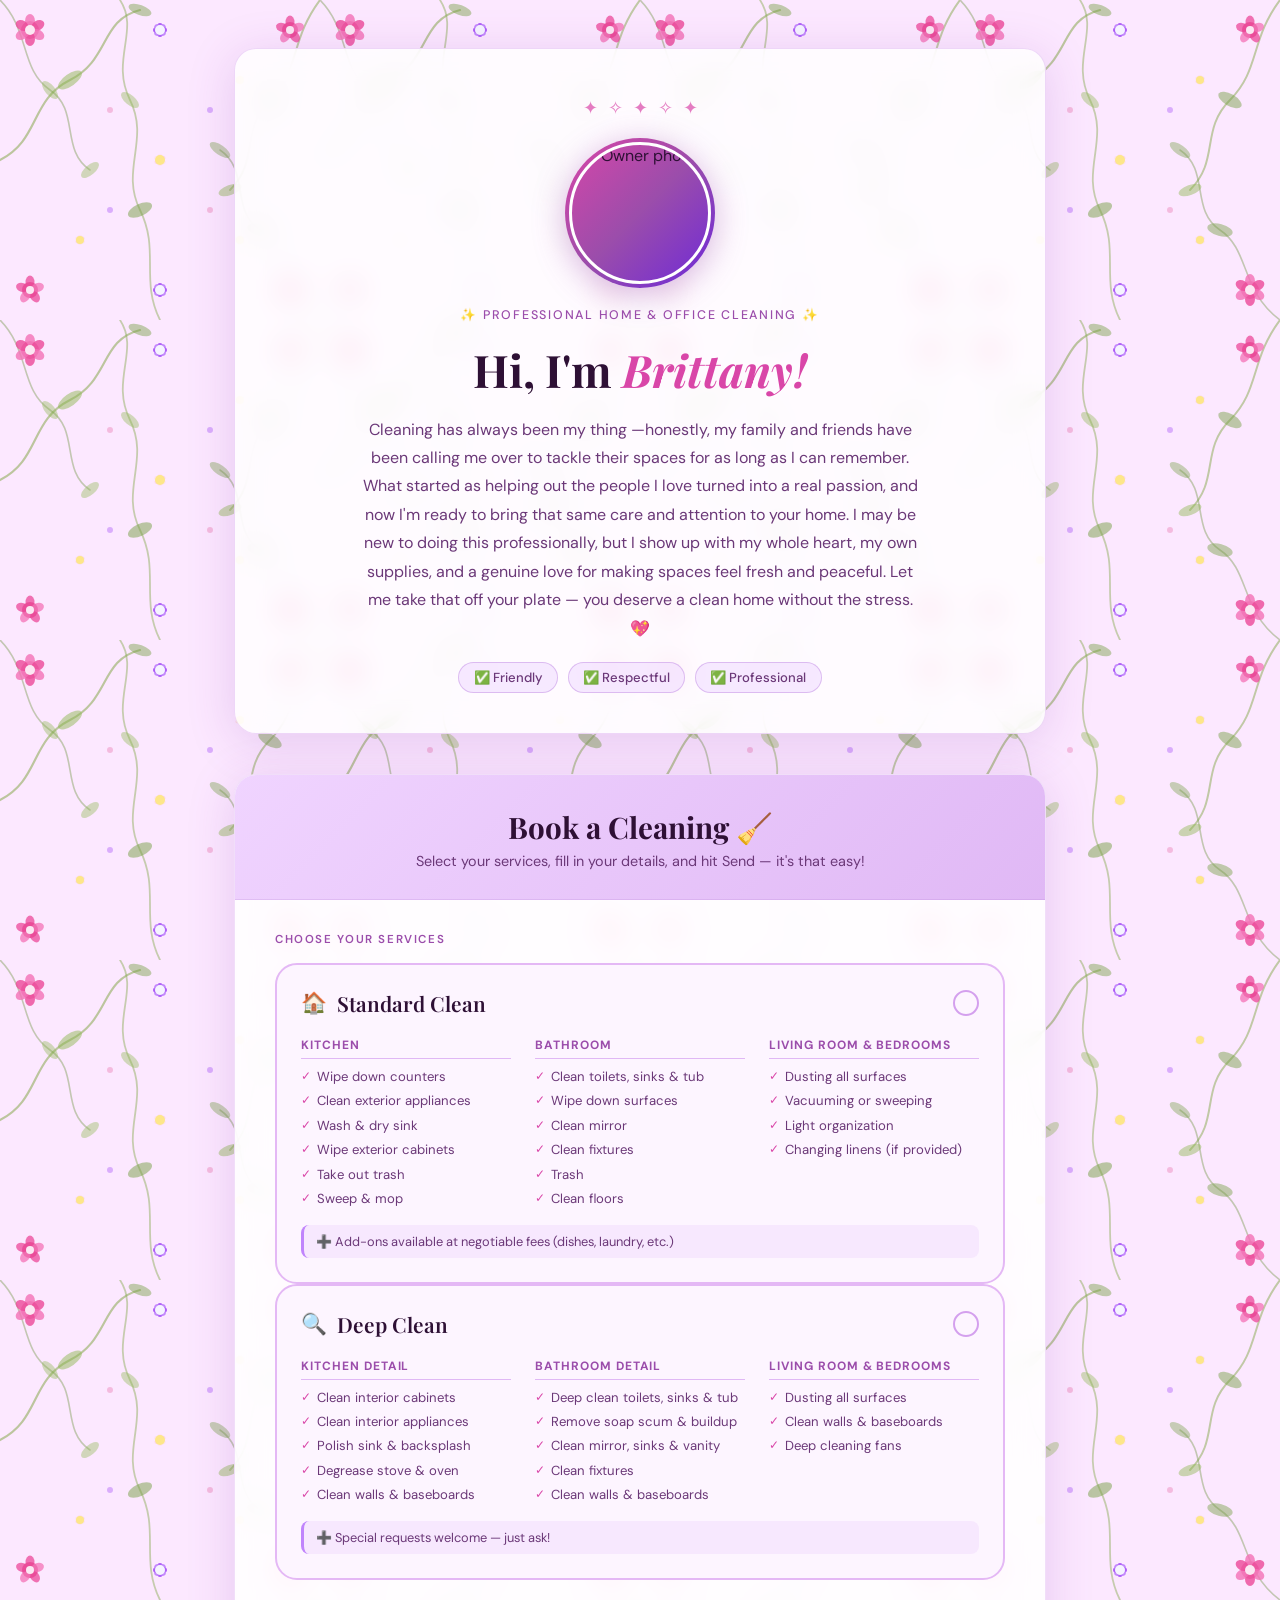
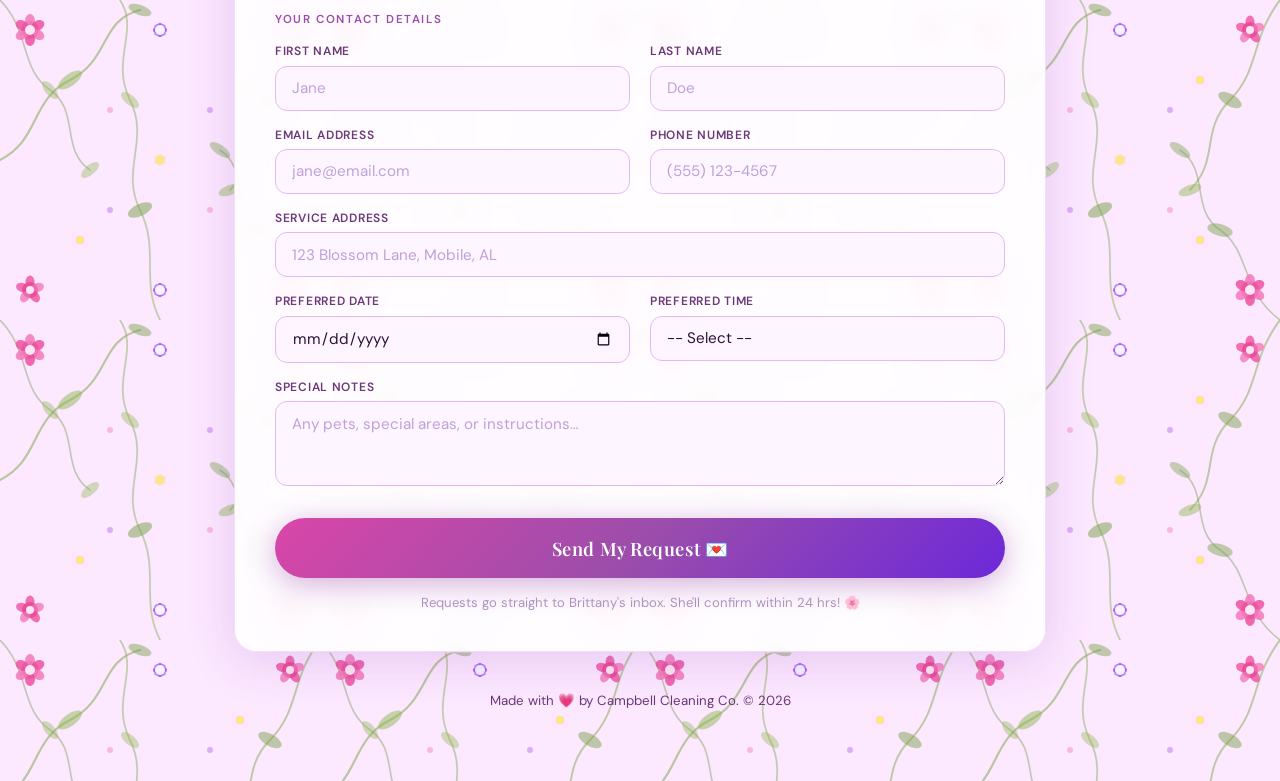
==== commit 38c98df4: "Add files via upload" ====
--- a/index.html
+++ b/index.html
@@ -22,7 +22,7 @@
       </div>
 
       <div class="profile-ring">
-        <img src="https://i.pravatar.cc/200?img=47" alt="Owner photo" class="profile-img" />
+        <img src="https://i.pravatar.cc/200?img=10" alt="Owner photo" class="profile-img" />
       </div>
 
       <p class="tagline">✨ Professional Home &amp; Office Cleaning ✨</p>
@@ -199,13 +199,13 @@
         <button type="submit" class="send-btn">
           <span>Send My Request 💌</span>
         </button>
-        <p class="form-note">Requests go straight to Rosie's inbox. She'll confirm within 24 hrs! 🌸</p>
+        <p class="form-note">Requests go straight to Brittany's inbox. She'll confirm within 24 hrs! 🌸</p>
 
       </form>
     </section>
 
     <footer>
-      <p>Made with 💗 by Sparkle &amp; Shine Cleaning Co. &copy; 2026</p>
+      <p>Made with 💗 by Campbell Cleaning Co. &copy; 2026</p>
     </footer>
 
   </main>
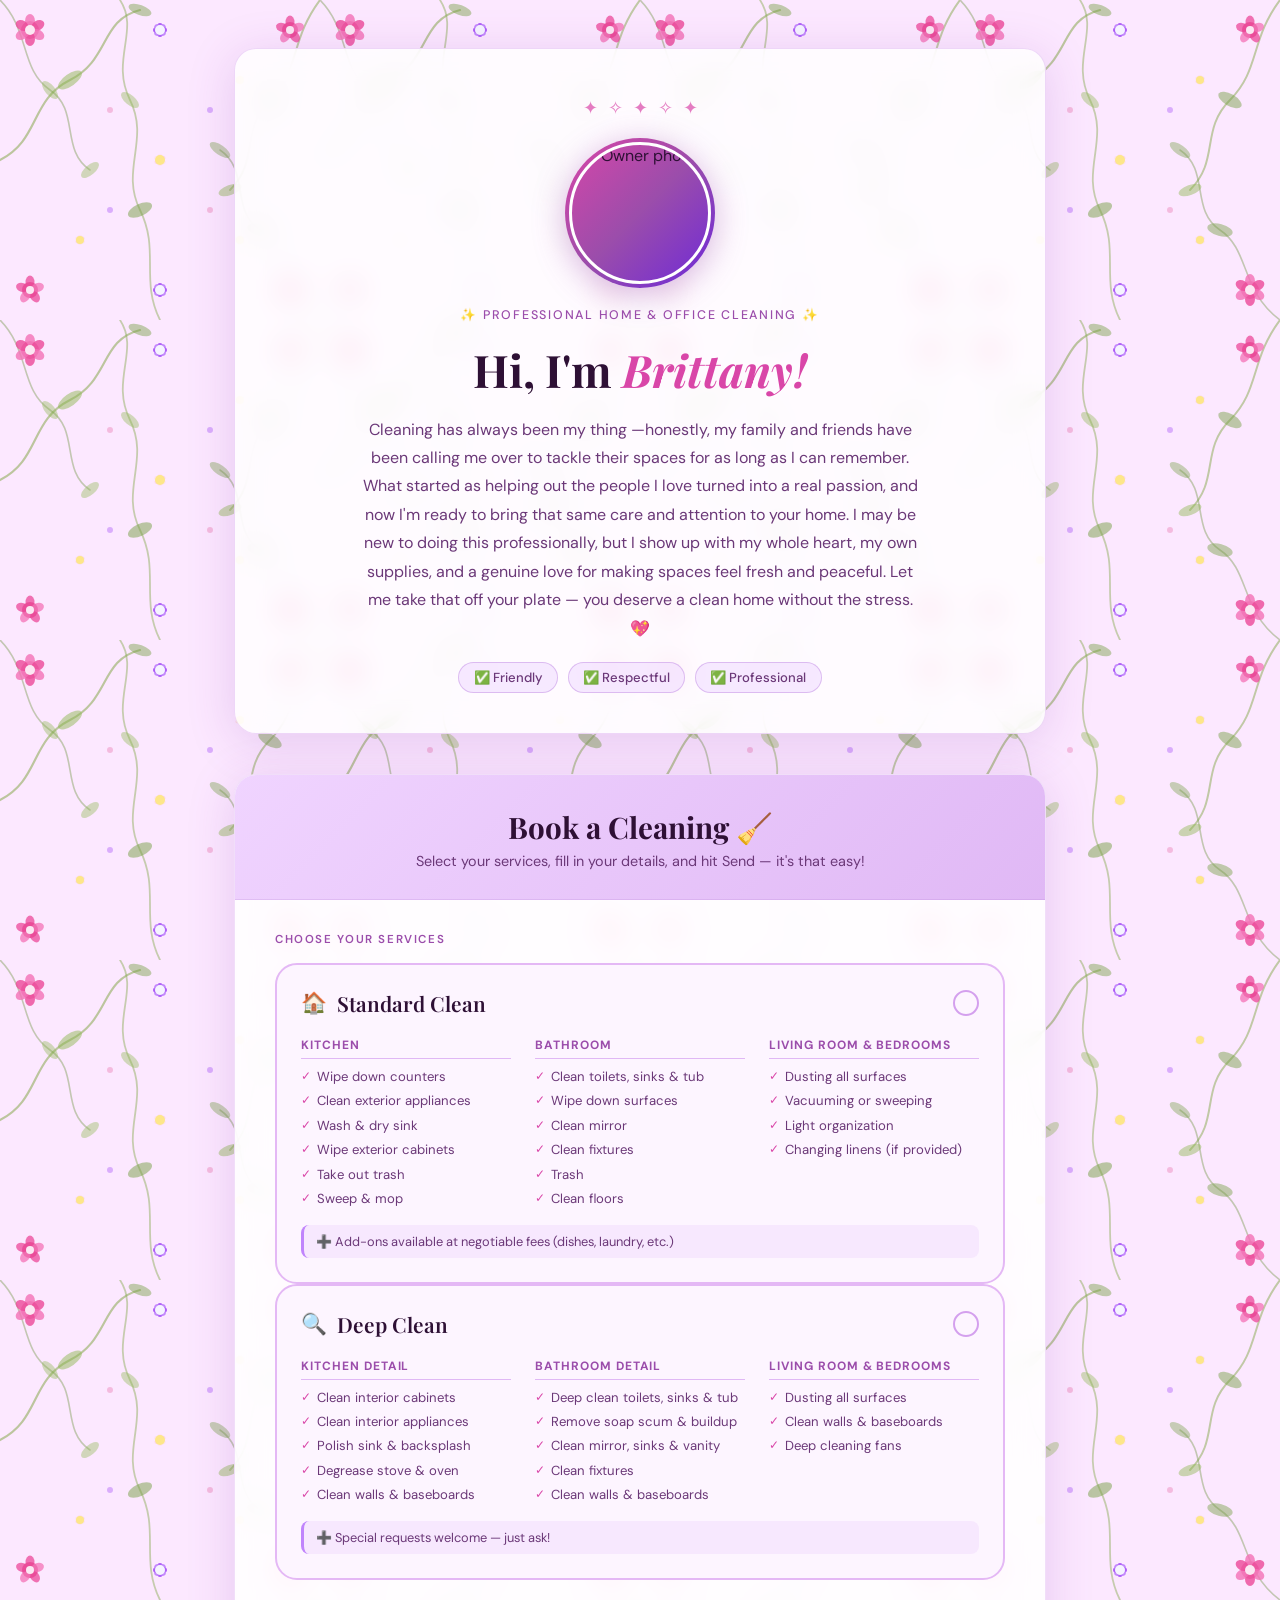
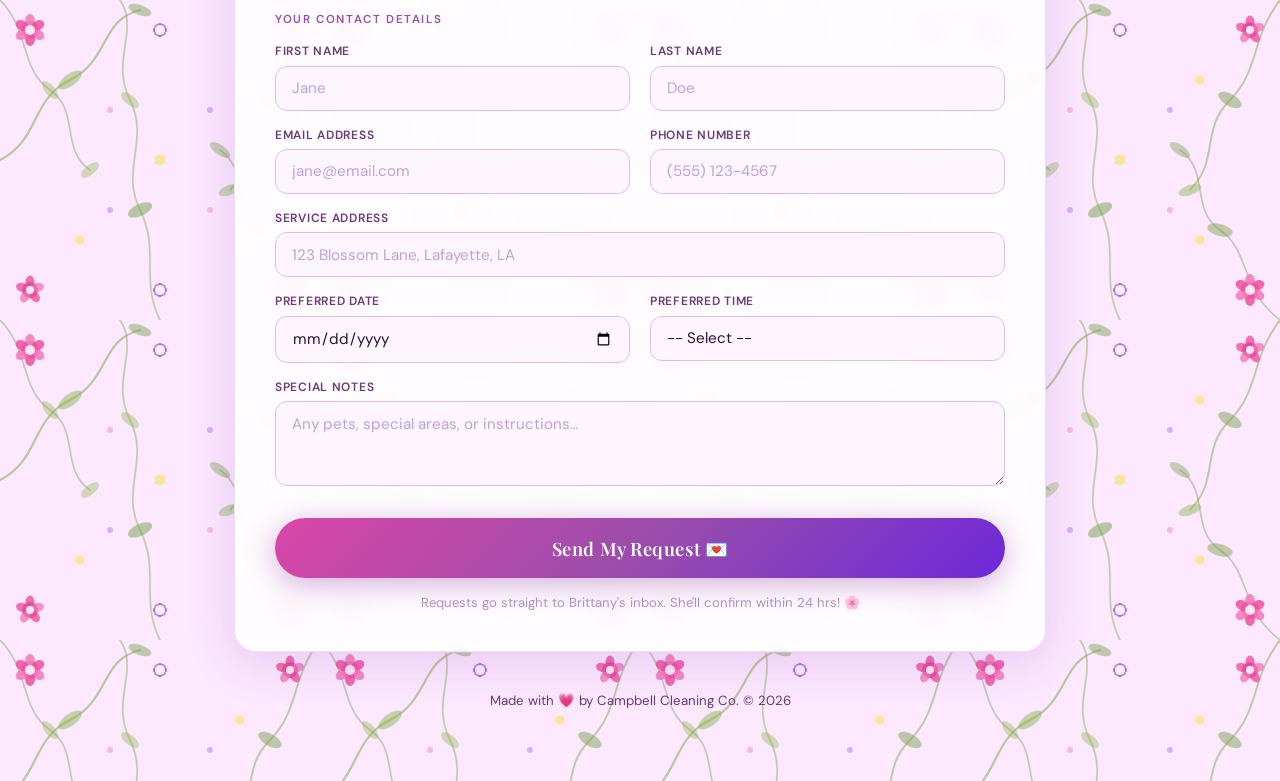
==== commit cbcb3674: "Add files via upload" ====
--- a/index.html
+++ b/index.html
@@ -171,7 +171,7 @@
           </div>
           <div class="field full">
             <label for="address">Service Address</label>
-            <input type="text" id="address" name="Service Address" placeholder="123 Blossom Lane, Mobile, AL"
+            <input type="text" id="address" name="Service Address" placeholder="123 Blossom Lane, Lafayette, LA"
               required />
           </div>
           <div class="field">
